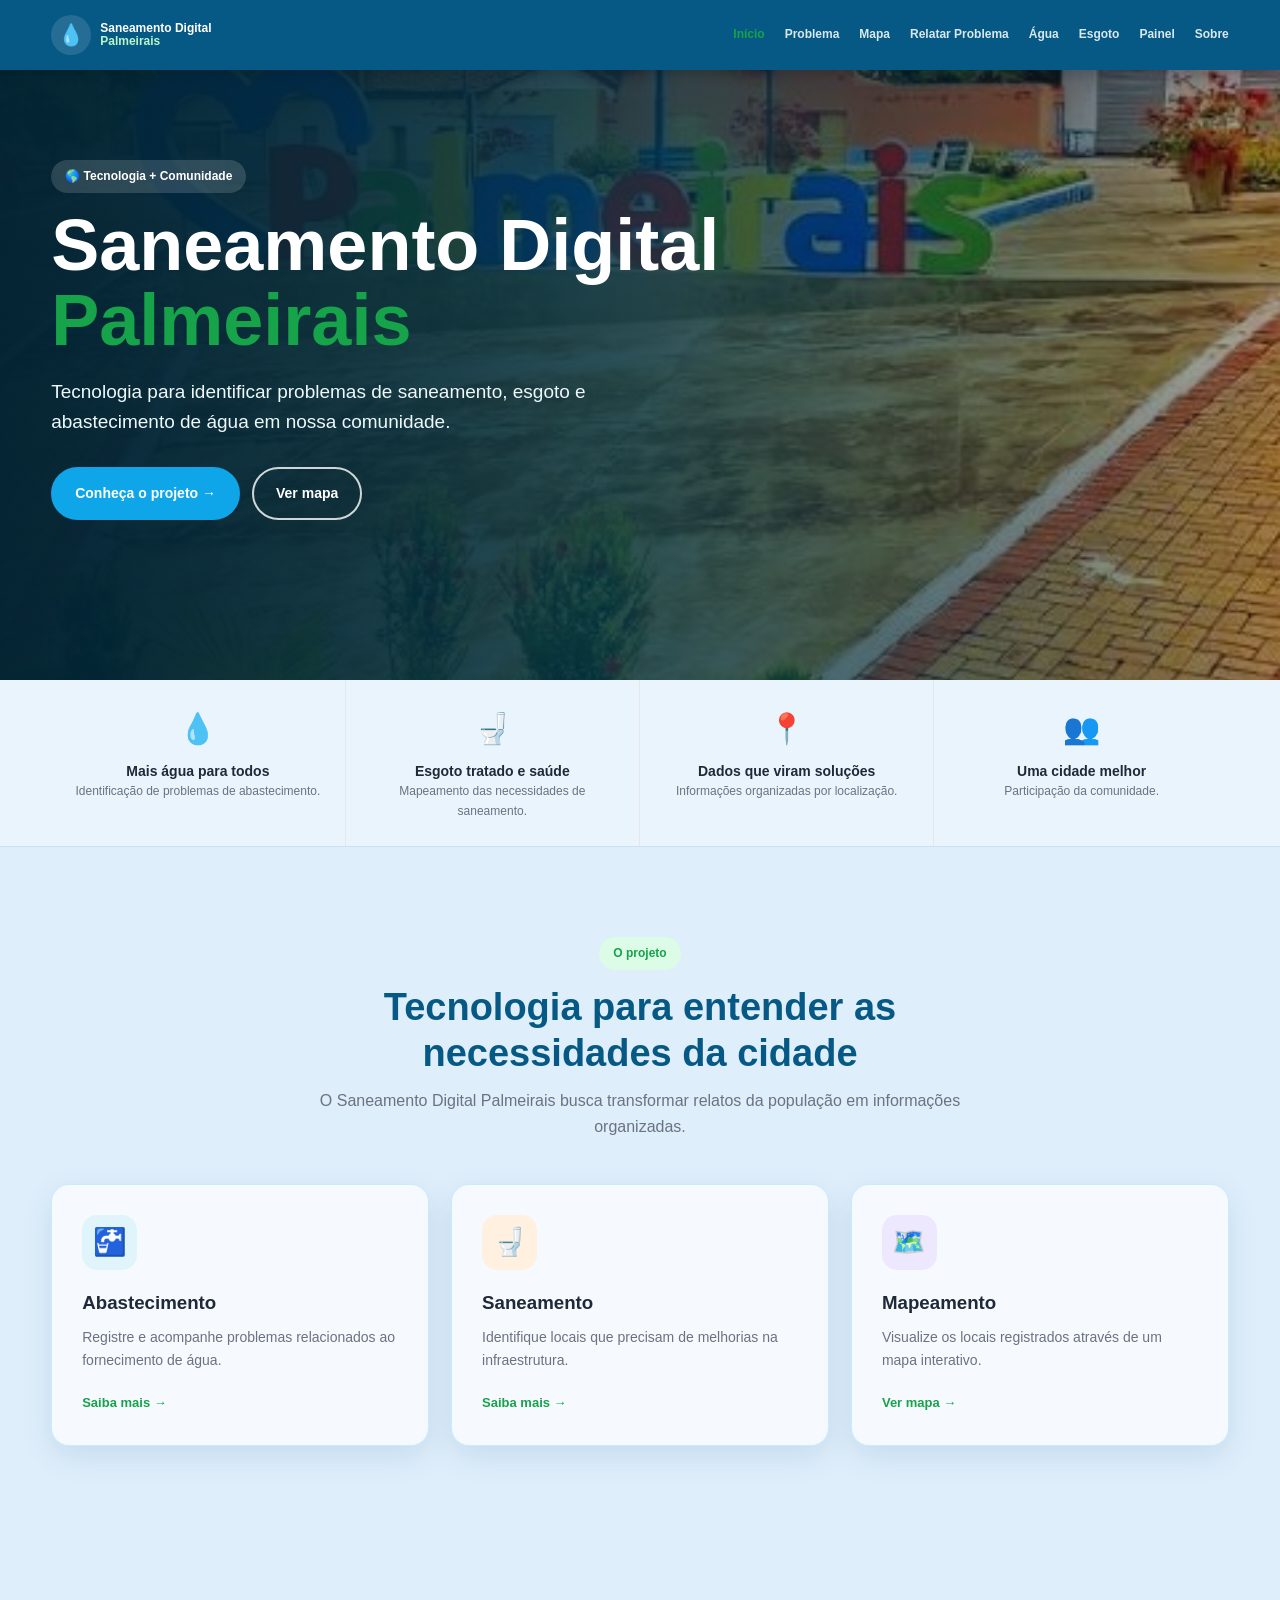
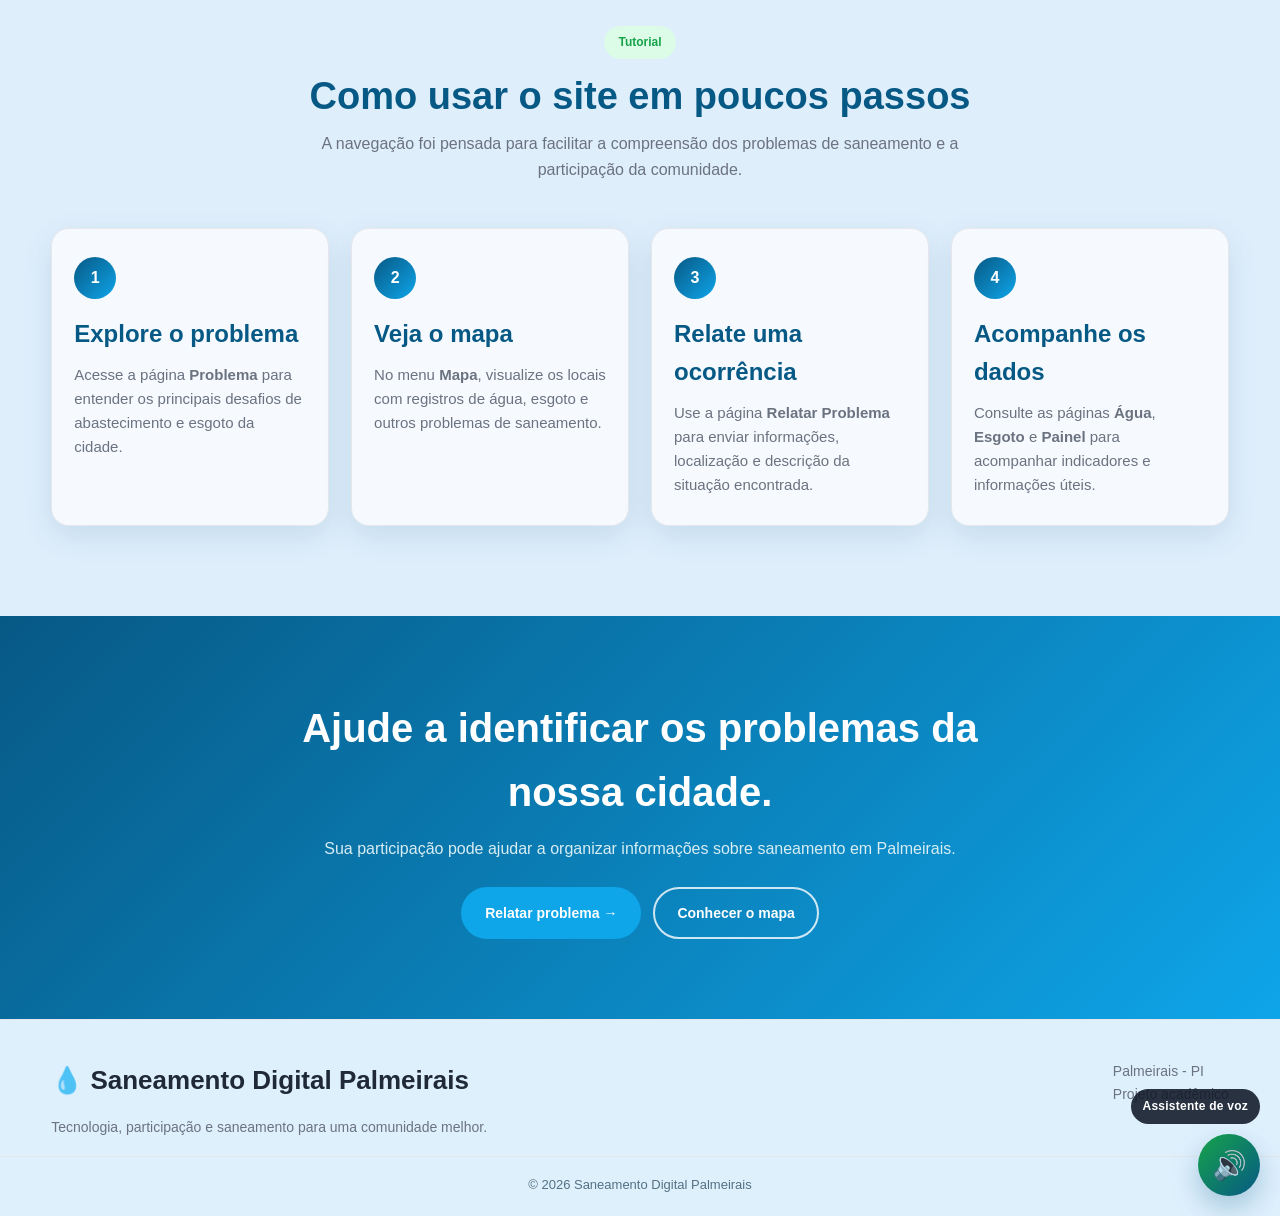
==== index.html @ 7a8361bf "Add files via upload" ====
<!DOCTYPE html>
<html lang="pt-BR">

<head>
    <meta charset="UTF-8">
    <meta name="viewport" content="width=device-width, initial-scale=1.0">

    <title>Saneamento Digital Palmeirais</title>

    <link rel="stylesheet" href="style.css">
</head>

<body>

<header class="header">

    <div class="container nav-container">

        <a href="index.html" class="logo">
            <span class="logo-icon">💧</span>

            <span>
                Saneamento Digital
                <strong>Palmeirais</strong>
            </span>
        </a>

        <button class="menu-btn" id="menuBtn">☰</button>

        <nav id="nav">

            <a class="active" href="index.html">Início</a>
            <a href="problema.html">Problema</a>
            <a href="mapa.html">Mapa</a>
            <a href="relatar.html">Relatar Problema</a>
            <a href="agua.html">Água</a>
            <a href="esgoto.html">Esgoto</a>
            <a href="painel.html">Painel</a>
            <a href="sobre.html">Sobre</a>

        </nav>

    </div>

</header>


<main>

<section class="hero">

    <div class="hero-image"></div>

    <div class="hero-overlay"></div>

    <div class="container hero-content">

        <span class="badge">
            🌎 Tecnologia + Comunidade
        </span>

        <h1>
            Saneamento Digital
            <span>Palmeirais</span>
        </h1>

        <p>
            Tecnologia para identificar problemas de saneamento,
            esgoto e abastecimento de água em nossa comunidade.
        </p>

        <div class="buttons">

            <a href="sobre.html" class="btn btn-green">
                Conheça o projeto →
            </a>

            <a href="mapa.html" class="btn btn-light">
                Ver mapa
            </a>

        </div>

    </div>

</section>


<section class="quick-info">

    <div class="container quick-grid">

        <div>
            <span>💧</span>
            <strong>Mais água para todos</strong>
            <p>Identificação de problemas de abastecimento.</p>
        </div>

        <div>
            <span>🚽</span>
            <strong>Esgoto tratado e saúde</strong>
            <p>Mapeamento das necessidades de saneamento.</p>
        </div>

        <div>
            <span>📍</span>
            <strong>Dados que viram soluções</strong>
            <p>Informações organizadas por localização.</p>
        </div>

        <div>
            <span>👥</span>
            <strong>Uma cidade melhor</strong>
            <p>Participação da comunidade.</p>
        </div>

    </div>

</section>


<section class="section">

    <div class="container">

        <div class="section-title">

            <span class="tag">O projeto</span>

            <h2>
                Tecnologia para entender as necessidades da cidade
            </h2>

            <p>
                O Saneamento Digital Palmeirais busca transformar
                relatos da população em informações organizadas.
            </p>

        </div>


        <div class="cards">

            <div class="card">
                <div class="icon blue">🚰</div>
                <h3>Abastecimento</h3>
                <p>
                    Registre e acompanhe problemas relacionados
                    ao fornecimento de água.
                </p>
                <a href="agua.html">Saiba mais →</a>
            </div>

            <div class="card">
                <div class="icon orange">🚽</div>
                <h3>Saneamento</h3>
                <p>
                    Identifique locais que precisam de melhorias
                    na infraestrutura.
                </p>
                <a href="esgoto.html">Saiba mais →</a>
            </div>

            <div class="card">
                <div class="icon purple">🗺️</div>
                <h3>Mapeamento</h3>
                <p>
                    Visualize os locais registrados através
                    de um mapa interativo.
                </p>
                <a href="mapa.html">Ver mapa →</a>
            </div>

        </div>

    </div>

</section>

<section class="tutorial section">

    <div class="container">

        <div class="section-title">

            <span class="tag">Tutorial</span>

            <h2>
                Como usar o site em poucos passos
            </h2>

            <p>
                A navegação foi pensada para facilitar a compreensão
                dos problemas de saneamento e a participação da comunidade.
            </p>

        </div>

        <div class="tutorial-grid">

            <div class="step-card">
                <span class="step-number">1</span>
                <h3>Explore o problema</h3>
                <p>
                    Acesse a página <strong>Problema</strong> para entender
                    os principais desafios de abastecimento e esgoto da cidade.
                </p>
            </div>

            <div class="step-card">
                <span class="step-number">2</span>
                <h3>Veja o mapa</h3>
                <p>
                    No menu <strong>Mapa</strong>, visualize os locais com registros
                    de água, esgoto e outros problemas de saneamento.
                </p>
            </div>

            <div class="step-card">
                <span class="step-number">3</span>
                <h3>Relate uma ocorrência</h3>
                <p>
                    Use a página <strong>Relatar Problema</strong> para enviar informações,
                    localização e descrição da situação encontrada.
                </p>
            </div>

            <div class="step-card">
                <span class="step-number">4</span>
                <h3>Acompanhe os dados</h3>
                <p>
                    Consulte as páginas <strong>Água</strong>, <strong>Esgoto</strong>
                    e <strong>Painel</strong> para acompanhar indicadores e informações úteis.
                </p>
            </div>

        </div>

    </div>

</section>


<section class="cta">

    <div class="container">

        <h2>
            Ajude a identificar os problemas da nossa cidade.
        </h2>

        <p>
            Sua participação pode ajudar a organizar informações
            sobre saneamento em Palmeirais.
        </p>

        <div class="buttons center">

            <a href="relatar.html" class="btn btn-green">
                Relatar problema →
            </a>

            <a href="mapa.html" class="btn btn-light">
                Conhecer o mapa
            </a>

        </div>

    </div>

</section>

</main>


<footer>
    <div class="container footer-content">

        <div>
            <h3>💧 Saneamento Digital Palmeirais</h3>

            <p>
                Tecnologia, participação e saneamento
                para uma comunidade melhor.
            </p>
        </div>

        <div>
            <p>Palmeirais - PI</p>
            <p>Projeto acadêmico</p>
        </div>

    </div>

    <div class="copyright">
        © 2026 Saneamento Digital Palmeirais
    </div>
</footer>


<script src="script.js"></script>

</body>
</html>
---- style.css ----
﻿/* ==================================================
   RESET E BASE
================================================== */

* {
    margin: 0;
    padding: 0;
    box-sizing: border-box;
}

html {
    scroll-behavior: smooth;
}

body {
    font-family: Arial, Helvetica, sans-serif;
    color: var(--text);
    background: #dfeefb;
    line-height: 1.6;
    opacity: 0;
    transform: translateY(8px);
    transition: opacity .45s ease, transform .45s ease;
}

body.page-ready {
    opacity: 1;
    transform: translateY(0);
}

body.page-leaving {
    opacity: 0;
    transform: translateY(-8px);
}

a {
    text-decoration: none;
    color: inherit;
}

button,
input,
textarea,
select {
    font-family: inherit;
}

:root {
    --blue-dark: #075985;
    --blue: #0ea5e9;
    --blue-light: #e0f2fe;
    --green: #16a34a;
    --green-dark: #15803d;
    --green-soft: #dcfce7;
    --orange: #ea580c;
    --yellow: #fbbf24;
    --purple: #7c3aed;
    --text: #1f2937;
    --gray: #6b7280;
    --white: #ffffff;
    --bg: #f3f4f6;
    --border: #e5e7eb;
    --shadow: 0 10px 30px rgba(7, 89, 133, .12);
}

.container {
    width: 92%;
    max-width: 1180px;
    margin: auto;
}

/* ==================================================
   HEADER
================================================== */

.header {
    height: 70px;
    position: fixed;
    top: 0;
    left: 0;
    width: 100%;
    background: var(--blue-dark);
    color: white;
    z-index: 999;
    box-shadow: 0 3px 15px rgba(0,0,0,.15);
}

.nav-container {
    height: 100%;
    display: flex;
    align-items: center;
    justify-content: space-between;
}

.logo {
    display: flex;
    align-items: center;
    gap: 9px;
    font-size: 12px;
    font-weight: bold;
    line-height: 1.1;
}

.logo strong {
    display: block;
    color: #baf7c5;
}

.logo-icon {
    width: 40px;
    height: 40px;
    display: grid;
    place-items: center;
    background: rgba(255,255,255,.12);
    border-radius: 50%;
    font-size: 21px;
}

nav {
    display: flex;
    align-items: center;
    gap: 20px;
}

nav a {
    color: #d8e8ee;
    font-size: 12px;
    font-weight: bold;
    padding: 8px 0;
    transition: .3s;
}

nav a:hover,
nav a.active {
    color: var(--green);
}

.menu-btn {
    display: none;
    border: 0;
    color: white;
    background: transparent;
    font-size: 28px;
    cursor: pointer;
}

/* ==================================================
   HERO
================================================== */

.hero {
    height: 680px;
    position: relative;
    overflow: hidden;
    display: flex;
    align-items: center;
}

.hero-image {
    position: absolute;
    inset: 0;
    background-image: linear-gradient(90deg, rgba(2,35,51,.88), rgba(2,50,69,.58), rgba(0,0,0,.18)), url("images.jpg");
    background-size: cover;
    background-position: center;
}

.hero-overlay {
    position: absolute;
    inset: 0;
    background: linear-gradient(90deg, rgba(2,35,51,.88), rgba(2,50,69,.58), rgba(0,0,0,.18));
}

.hero-content {
    position: relative;
    z-index: 2;
    color: white;
}

.badge,
.tag {
    display: inline-block;
    padding: 7px 14px;
    border-radius: 30px;
    background: #dcfce7;
    color: var(--green);
    font-size: 12px;
    font-weight: bold;
    margin-bottom: 15px;
}

.hero .badge {
    background: rgba(255,255,255,.15);
    color: white;
}

.hero h1 {
    max-width: 700px;
    font-size: clamp(42px, 6vw, 72px);
    line-height: 1.03;
    margin-bottom: 20px;
}

.hero h1 span {
    display: block;
    color: var(--green);
}

.hero p {
    max-width: 650px;
    font-size: 19px;
    color: #eef8fb;
    margin-bottom: 30px;
}

/* ==================================================
   BOTÕES
================================================== */

.buttons {
    display: flex;
    flex-wrap: wrap;
    gap: 12px;
}

.center {
    justify-content: center;
}

.btn {
    display: inline-flex;
    align-items: center;
    justify-content: center;
    padding: 13px 22px;
    border-radius: 30px;
    font-size: 14px;
    font-weight: bold;
    border: 2px solid transparent;
    cursor: pointer;
    transition: .3s;
}

.btn-green {
    background: var(--blue);
    color: var(--white);
}

.btn-green:hover {
    background: var(--blue-dark);
    color: white;
    transform: translateY(-2px);
}

.btn-light {
    background: transparent;
    color: white;
    border-color: rgba(255,255,255,.8);
}

.btn-light:hover {
    background: white;
    color: var(--blue-dark);
}

/* ==================================================
   QUICK INFO
================================================== */

.quick-info {
    background: rgba(255, 255, 255, 0.35);
    border-bottom: 1px solid rgba(7, 89, 133, 0.12);
}

.quick-grid {
    display: grid;
    grid-template-columns: repeat(4,1fr);
}

.quick-grid > div {
    padding: 25px 20px;
    text-align: center;
    border-right: 1px solid var(--border);
}

.quick-grid > div:last-child {
    border: 0;
}

.quick-grid span {
    display: block;
    font-size: 30px;
    margin-bottom: 7px;
}

.quick-grid strong {
    display: block;
    font-size: 14px;
}

.quick-grid p {
    color: var(--gray);
    font-size: 12px;
}

/* ==================================================
   SEÇÕES
================================================== */

.section {
    padding: 90px 0;
}

.section-title {
    text-align: center;
    max-width: 700px;
    margin: 0 auto 45px;
}

.section-title h2 {
    font-size: 38px;
    line-height: 1.2;
    margin-bottom: 12px;
    color: var(--blue-dark);
}

.section-title p {
    color: var(--gray);
}

.cards {
    display: grid;
    grid-template-columns: repeat(3,1fr);
    gap: 22px;
}

.category-list {
    display: grid;
    gap: 18px;
}

.category {
    display: grid;
    grid-template-columns: auto 1fr auto;
    align-items: center;
    gap: 20px;
    padding: 22px 24px;
    background: rgba(255, 255, 255, 0.74);
    border: 1px solid rgba(14, 165, 233, 0.15);
    border-radius: 18px;
    box-shadow: var(--shadow);
    transition: .3s;
}

.category:hover {
    transform: translateY(-3px);
}

.category-icon {
    width: 58px;
    height: 58px;
    display: grid;
    place-items: center;
    border-radius: 16px;
    font-size: 28px;
    background: rgba(14, 165, 233, 0.12);
}

.category h2 {
    font-size: clamp(22px, 2vw, 28px);
    color: var(--blue-dark);
    margin-bottom: 6px;
}

.category p {
    color: var(--gray);
    font-size: 15px;
}

.category span {
    font-size: 32px;
    color: var(--green);
    line-height: 1;
}

.stats {
    display: grid;
    grid-template-columns: repeat(4, minmax(180px, 1fr));
    gap: 18px;
    margin-top: 10px;
}

.stat {
    background: linear-gradient(180deg, rgba(255,255,255,0.88), rgba(224,242,254,0.9));
    border: 1px solid rgba(7, 89, 133, 0.08);
    border-radius: 18px;
    padding: 28px 22px;
    text-align: center;
    box-shadow: var(--shadow);
}

.stat span {
    display: inline-block;
    font-size: 28px;
    margin-bottom: 10px;
}

.stat strong {
    display: block;
    font-size: clamp(32px, 3vw, 42px);
    color: var(--blue-dark);
    margin-bottom: 8px;
}

.stat p {
    color: var(--gray);
    font-size: 14px;
    font-weight: 600;
}

.notice {
    margin-top: 32px;
    padding: 22px 24px;
    border-radius: 18px;
    border: 1px solid rgba(22, 163, 74, 0.12);
    background: linear-gradient(135deg, rgba(220,252,231,0.8), rgba(255,255,255,0.7));
    display: flex;
    align-items: center;
    gap: 14px;
}

.notice span {
    font-size: 28px;
}

.notice p {
    color: var(--text);
    font-size: 16px;
    line-height: 1.6;
}

.notice.large {
    padding: 26px 28px;
}

.tutorial-grid {
    display: grid;
    grid-template-columns: repeat(4, minmax(220px, 1fr));
    gap: 22px;
    margin-top: 12px;
}

.step-card {
    background: rgba(255, 255, 255, 0.72);
    border: 1px solid var(--border);
    border-radius: 18px;
    padding: 28px 22px;
    box-shadow: var(--shadow);
    transition: .3s;
}

.step-card:hover {
    transform: translateY(-5px);
}

.step-number {
    display: inline-flex;
    align-items: center;
    justify-content: center;
    width: 42px;
    height: 42px;
    border-radius: 50%;
    background: linear-gradient(135deg, var(--blue-dark), var(--blue));
    color: white;
    font-weight: bold;
    margin-bottom: 16px;
}

.step-card h3 {
    margin-bottom: 10px;
    color: var(--blue-dark);
    font-size: 24px;
}

.step-card p {
    color: var(--gray);
    font-size: 15px;
    line-height: 1.6;
}

.card {
    background: rgba(255, 255, 255, 0.7);
    border: 1px solid rgba(14, 165, 233, 0.18);
    border-radius: 18px;
    padding: 30px;
    box-shadow: var(--shadow);
    transition: .3s;
}

.card:hover {
    transform: translateY(-5px);
}

.icon {
    width: 55px;
    height: 55px;
    display: grid;
    place-items: center;
    border-radius: 15px;
    font-size: 27px;
    margin-bottom: 18px;
}

.blue {
    background: #dff4fb;
    color: var(--blue);
}

.orange {
    background: #fff0df;
    color: var(--orange);
}

.yellow {
    background: #fff8d9;
    color: #b99100;
}

.purple {
    background: #eee8ff;
    color: var(--purple);
}

.green {
    background: #e5f8e4;
    color: #36a43b;
}

.card h3 {
    margin-bottom: 8px;
}

.card p {
    color: var(--gray);
    font-size: 14px;
    margin-bottom: 18px;
}

.card a {
    color: var(--green);
    font-size: 13px;
    font-weight: bold;
}

/* ==================================================
   CTA
================================================== */

.cta {
    padding: 80px 0;
    text-align: center;
    color: white;
    background: linear-gradient(135deg, var(--blue-dark), var(--blue));
}

.cta h2 {
    font-size: 40px;
    max-width: 750px;
    margin: auto auto 12px;
}

.cta p {
    color: #d8edf3;
    margin-bottom: 25px;
}

/* ==================================================
   PÁGINAS INTERNAS
================================================== */

main {
    min-height: calc(100vh - 70px);
}

.page-header {
    margin-top: 70px;
    padding: 90px 0 40px;
    background: var(--blue-light);
}

.page-header .container {
    max-width: 1200px;
}

.page-header .tag {
    margin-bottom: 18px;
    background: #dcfce7;
    color: var(--green);
}

.page-header h1 {
    font-size: clamp(34px, 4vw, 56px);
    line-height: 1.12;
    color: var(--blue-dark);
    margin-bottom: 12px;
}

.page-header p {
    font-size: 20px;
    color: var(--gray);
}

.problem-list {
    display: grid;
    gap: 18px;
    margin-top: 20px;
}

.problem-item {
    display: flex;
    align-items: center;
    gap: 20px;
    padding: 22px 18px;
    border-radius: 16px;
    background: #dff5ff;
    border-left: 5px solid transparent;
}

.problem-item:nth-child(2) {
    background: #fff1de;
}

.problem-item:nth-child(3) {
    background: #fff7d7;
}

.problem-item:nth-child(4) {
    background: #f0e9ff;
}

.problem-item:nth-child(5) {
    background: #e6f8e9;
}

.problem-item h2 {
    font-size: clamp(24px, 2.2vw, 36px);
    margin-bottom: 8px;
    color: var(--blue-dark);
}

.problem-item p {
    color: var(--gray);
    font-size: 15px;
}

.problem-icon {
    width: 42px;
    height: 42px;
    min-width: 42px;
    display: grid;
    place-items: center;
    border-radius: 12px;
    font-size: 24px;
    background: rgba(255,255,255,0.6);
}

.problem-icon.blue { background: rgba(8,126,173,0.12); }
.problem-icon.orange { background: rgba(242,153,58,0.12); }
.problem-icon.yellow { background: rgba(232,183,46,0.12); }
.problem-icon.purple { background: rgba(118,85,200,0.12); }
.problem-icon.green { background: rgba(117,220,77,0.12); }

.highlight {
    display: flex;
    align-items: flex-start;
    gap: 16px;
    margin-top: 32px;
    padding: 28px 20px;
    background: #eaf5ee;
    border-radius: 18px;
    border: 1px solid rgba(67,184,45,0.2);
}

.highlight span {
    font-size: 28px;
    display: inline-block;
}

.highlight h2 {
    font-size: clamp(26px, 3vw, 40px);
    margin-bottom: 10px;
    color: var(--blue-dark);
}

.highlight p {
    color: var(--gray);
    font-size: 18px;
}

.map-layout {
    display: grid;
    grid-template-columns: minmax(0, 2.3fr) minmax(250px, 0.9fr);
    gap: 30px;
    align-items: start;
}

.map-wrapper {
    background: white;
    border-radius: 20px;
    border: 1px solid var(--border);
    box-shadow: var(--shadow);
    overflow: hidden;
    min-width: 0;
}

#map {
    width: 100%;
    height: 520px;
    min-height: 520px;
    min-width: 0;
}

.map-sidebar {
    background: white;
    border: 1px solid var(--border);
    border-radius: 18px;
    padding: 24px 22px;
    box-shadow: var(--shadow);
}

.map-sidebar h2 {
    font-size: 32px;
    margin-bottom: 22px;
    color: var(--blue-dark);
}

.legend {
    display: flex;
    align-items: center;
    gap: 10px;
    margin-bottom: 16px;
    font-size: 18px;
    color: var(--text);
}

.dot {
    width: 12px;
    height: 12px;
    border-radius: 50%;
    display: inline-block;
}

.dot.red { background: #dc2626; }
.dot.orange { background: #ea580c; }
.dot.yellow { background: #2563eb; }
.dot.green { background: #16a34a; }

.notice {
    margin-top: 32px;
    padding-top: 22px;
    border-top: 1px solid var(--border);
}

.notice strong {
    display: flex;
    align-items: center;
    gap: 8px;
    font-size: 24px;
    color: var(--blue-dark);
    margin-bottom: 10px;
}

.notice p {
    color: var(--gray);
    font-size: 16px;
    line-height: 1.6;
}

.about-grid {
    display: grid;
    gap: 26px;
}

.about-grid > div {
    padding: 0 0 8px;
}

.about-grid h2,
.workflow h2 {
    font-size: clamp(30px, 3vw, 54px);
    color: var(--blue-dark);
    margin-bottom: 18px;
}

.about-grid p,
.workflow p {
    color: var(--gray);
    font-size: 18px;
    line-height: 1.6;
}

.about-card {
    background: white;
    border: 1px solid var(--border);
    border-radius: 18px;
    padding: 24px 22px;
    box-shadow: var(--shadow);
}

.about-card span {
    display: inline-flex;
    width: 42px;
    height: 42px;
    border-radius: 12px;
    background: #eaf5ff;
    align-items: center;
    justify-content: center;
    font-size: 22px;
    margin-bottom: 14px;
}

.about-card h2 {
    font-size: clamp(24px, 2vw, 34px);
    margin-bottom: 10px;
}

.workflow {
    margin-top: 32px;
}

.workflow-grid {
    display: grid;
    grid-template-columns: repeat(5, minmax(150px, 1fr));
    gap: 16px;
    margin-top: 18px;
}

.workflow-grid > div {
    background: white;
    border: 1px solid var(--border);
    border-radius: 18px;
    padding: 20px 16px;
    box-shadow: var(--shadow);
}

.workflow-grid strong {
    display: block;
    font-size: 26px;
    color: var(--green);
    margin-bottom: 10px;
}

.workflow-grid span {
    display: block;
    font-weight: bold;
    font-size: 20px;
    margin-bottom: 8px;
    color: var(--blue-dark);
}

.help-container {
    position: relative;
    display: flex;
    justify-content: flex-end;
    margin: 0 0 18px;
}

.tutorial-video-box {
    background: var(--white);
    border: 1px solid var(--border);
    border-radius: 18px;
    box-shadow: var(--shadow);
    overflow: hidden;
    margin: 0 0 28px;
}

.tutorial-video-header {
    display: flex;
    flex-direction: column;
    gap: 4px;
    padding: 18px 20px 12px;
    background: var(--blue-light);
    border-bottom: 1px solid var(--border);
}

.tutorial-video-header span {
    color: var(--blue-dark);
    font-size: 12px;
    font-weight: bold;
    text-transform: uppercase;
    letter-spacing: 0.08em;
}

.tutorial-video-header strong {
    color: var(--text);
    font-size: 20px;
}

.tutorial-video {
    display: block;
    width: 100%;
    max-height: 420px;
    background: #000;
}

.help-button {
    display: inline-flex;
    align-items: center;
    gap: 10px;
    background: #a11d1d;
    color: white;
    border: none;
    border-radius: 999px;
    padding: 12px 18px;
    font-size: 14px;
    font-weight: bold;
    cursor: pointer;
    box-shadow: var(--shadow);
    transition: 0.2s ease;
}

.help-button:hover {
    background: #7f1717;
}

.voice-assistant {
    position: fixed;
    right: 20px;
    bottom: 20px;
    z-index: 2000;
    display: flex;
    flex-direction: column;
    align-items: flex-end;
    gap: 10px;
}

.voice-assistant button {
    width: 62px;
    height: 62px;
    border: none;
    border-radius: 50%;
    background: linear-gradient(135deg, var(--green), var(--blue-dark));
    color: white;
    font-size: 28px;
    box-shadow: 0 12px 28px rgba(7, 89, 133, 0.28);
    cursor: pointer;
    transition: transform .2s ease, box-shadow .2s ease;
}

.voice-assistant button:hover {
    transform: translateY(-2px) scale(1.02);
    box-shadow: 0 18px 36px rgba(7, 89, 133, 0.32);
}

.voice-assistant-label {
    background: rgba(17, 24, 39, 0.88);
    color: white;
    border-radius: 999px;
    padding: 8px 12px;
    font-size: 12px;
    font-weight: bold;
    letter-spacing: 0.02em;
}

.help-icon {
    display: inline-flex;
    align-items: center;
    justify-content: center;
    width: 22px;
    height: 22px;
    border-radius: 50%;
    background: rgba(255, 255, 255, 0.18);
    font-size: 15px;
    font-weight: bold;
}

.help-panel {
    position: absolute;
    top: 58px;
    right: 0;
    width: min(100%, 360px);
    background: rgba(255, 255, 255, 0.9);
    border: 1px solid var(--border);
    border-radius: 18px;
    box-shadow: var(--shadow);
    padding: 18px 18px 16px;
    z-index: 5;
}

.help-panel p {
    color: var(--text);
    font-size: 15px;
    line-height: 1.5;
    margin-bottom: 12px;
}

.help-example {
    background: #f5fbff;
    border: 1px solid #d7edf8;
    border-radius: 12px;
    padding: 12px 14px;
    margin-bottom: 14px;
}

.help-example strong {
    display: block;
    margin-bottom: 8px;
    color: var(--blue-dark);
    font-size: 15px;
}

.help-example ul {
    padding-left: 18px;
    color: var(--gray);
    font-size: 13px;
    line-height: 1.7;
}

.btn-small {
    padding: 10px 18px;
    font-size: 13px;
}

.sucesso-relato {
    position: fixed;
    inset: 0;
    z-index: 9999;
    display: flex;
    flex-direction: column;
    align-items: center;
    justify-content: center;
    text-align: center;
    padding: 40px 24px;
    color: var(--text);
    background: rgba(240, 248, 251, 0.92);
    backdrop-filter: blur(2px);
}

.sucesso-circulo {
    width: 210px;
    height: 210px;
    margin: 0 auto 28px;
    border-radius: 50%;
    background: rgba(82, 183, 118, 0.18);
    display: grid;
    place-items: center;
    position: relative;
}

.sucesso-circulo::before {
    content: "";
    position: absolute;
    inset: 18px;
    border-radius: 50%;
    background: linear-gradient(180deg, #6ec68d 0%, #49b76f 100%);
    box-shadow: inset 0 0 0 12px rgba(255,255,255,0.12);
}

.sucesso-circulo-interno {
    position: relative;
    z-index: 1;
    font-size: 118px;
    line-height: 1;
    color: white;
    font-weight: 700;
    transform: translateY(-10px);
}

.sucesso-relato h2 {
    font-size: clamp(38px, 4vw, 74px);
    line-height: 1.08;
    color: #0c8bb9;
    margin-bottom: 18px;
    font-weight: 900;
}

.sucesso-texto-principal {
    max-width: 820px;
    margin: 0 auto 28px;
    font-size: 24px;
    line-height: 1.55;
    color: #234b5c;
    font-weight: 500;
}

.sucesso-info {
    margin: 0 auto 32px;
    background: rgba(97, 188, 124, 0.18);
    border: 1px solid rgba(38, 143, 62, 0.18);
    border-radius: 18px;
    max-width: 760px;
    padding: 20px 24px;
    display: flex;
    align-items: center;
    justify-content: center;
    gap: 18px;
    text-align: left;
}

.sucesso-info-icone {
    width: 44px;
    height: 44px;
    border-radius: 50%;
    background: #2da25a;
    color: white;
    display: inline-flex;
    align-items: center;
    justify-content: center;
    font-weight: 900;
    font-size: 28px;
    flex-shrink: 0;
}

.sucesso-info p {
    color: #1f3f46;
    font-size: 20px;
    line-height: 1.5;
    font-weight: 500;
}

.btn-sucesso-home {
    display: inline-flex;
    align-items: center;
    justify-content: center;
    gap: 12px;
    background: linear-gradient(180deg, #2aa663 0%, #1f8d53 100%);
    color: white;
    border: none;
    border-radius: 16px;
    padding: 18px 32px;
    font-size: 24px;
    font-weight: 700;
    cursor: pointer;
    box-shadow: 0 10px 24px rgba(20, 125, 67, 0.3);
}

.btn-sucesso-home:hover {
    filter: brightness(1.04);
}

#formRelato {
    display: grid;
    gap: 18px;
    max-width: 1200px;
    margin: 30px auto 0;
}

#formRelato label {
    font-size: 16px;
    font-weight: bold;
    color: var(--text);
}

#formRelato input,
#formRelato select,
#formRelato textarea,
#formRelato button {
    width: 100%;
    padding: 14px 15px;
    border-radius: 12px;
    border: 1px solid var(--border);
    font-size: 15px;
    background: #fff;
}

#formRelato input:focus,
#formRelato select:focus,
#formRelato textarea:focus {
    outline: none;
    border-color: var(--blue);
    box-shadow: 0 0 0 3px rgba(8,126,173,0.1);
}

#formRelato textarea {
    min-height: 120px;
    resize: vertical;
}

#formRelato button {
    max-width: 220px;
    background: var(--blue-dark);
    color: white;
    font-weight: bold;
    cursor: pointer;
    transition: 0.2s ease;
}

#formRelato button:hover {
    background: var(--blue);
}

/* ==================================================
   FOOTER
================================================== */

footer {
    background: rgba(224, 242, 254, 0.8);
    color: var(--text);
    padding: 40px 0 20px;
    border-top: 1px solid var(--border);
}

.footer-content {
    display: flex;
    justify-content: space-between;
    gap: 30px;
    margin-bottom: 18px;
}

.footer-content h3 {
    font-size: 26px;
    margin-bottom: 14px;
}

.footer-content p {
    color: var(--gray);
    font-size: 14px;
}

.copyright {
    border-top: 1px solid var(--border);
    padding-top: 18px;
    text-align: center;
    color: #537082;
    font-size: 13px;
}

/* ==================================================
   PAINEL ADMINISTRATIVO (mantém compatibilidade)
================================================== */

.login-adm {
    min-height: 100vh;
    display: flex;
    justify-content: center;
    align-items: center;
    padding: 30px;
    background: linear-gradient(135deg, #063b5c, #087ead);
}

.login-caixa {
    width: 100%;
    max-width: 430px;
    padding: 40px;
    background: #ffffff;
    border-radius: 22px;
    box-shadow: 0 20px 60px rgba(0, 0, 0, 0.25);
    text-align: center;
}

.login-logo {
    width: 75px;
    height: 75px;
    margin: 0 auto 20px;
    display: flex;
    justify-content: center;
    align-items: center;
    border-radius: 50%;
    background: #e5f6fb;
    font-size: 40px;
}

.login-caixa h1 {
    color: #063b5c;
    font-size: 28px;
    margin-bottom: 10px;
}

.login-caixa > p {
    color: #667b87;
    font-size: 14px;
    line-height: 1.5;
    margin-bottom: 25px;
}

.login-caixa form {
    text-align: left;
}

.login-caixa label {
    display: block;
    margin-bottom: 7px;
    margin-top: 17px;
    color: #173044;
    font-weight: bold;
    font-size: 14px;
}

.login-caixa input {
    width: 100%;
    padding: 14px;
    border: 1px solid #dce9ee;
    border-radius: 10px;
    outline: none;
    font-size: 14px;
    background: #fafdfe;
}

.login-caixa input:focus {
    border-color: #087ead;
    box-shadow: 0 0 0 3px rgba(8, 126, 173, 0.12);
}

.login-caixa button {
    width: 100%;
    margin-top: 25px;
    padding: 14px;
    border: none;
    border-radius: 10px;
    background: #063b5c;
    color: white;
    font-size: 15px;
    font-weight: bold;
    cursor: pointer;
    transition: 0.3s;
}

.login-caixa button:hover {
    background: #087ead;
    transform: translateY(-2px);
}

.erro-login {
    color: #d62828 !important;
    font-size: 13px;
    margin-top: 12px;
}

.voltar-site {
    display: inline-block;
    margin-top: 22px;
    color: #087ead;
    font-weight: bold;
    font-size: 14px;
}

.voltar-site:hover {
    text-decoration: underline;
}

.painel-adm {
    min-height: 100vh;
    background: #f3f8fa;
}

.adm-header {
    min-height: 80px;
    padding: 15px 5%;
    display: flex;
    align-items: center;
    justify-content: space-between;
    background: #063b5c;
    color: white;
    box-shadow: 0 3px 15px rgba(0, 0, 0, 0.15);
}

.adm-header h1 {
    font-size: 22px;
    margin-bottom: 3px;
}

.adm-header p {
    color: #c5dce5;
    font-size: 13px;
}

.btn-sair {
    padding: 10px 20px;
    border: none;
    border-radius: 8px;
    background: #e53935;
    color: white;
    font-weight: bold;
    cursor: pointer;
}

.btn-sair:hover {
    background: #c62828;
}

.adm-conteudo {
    width: 90%;
    max-width: 1300px;
    margin: 40px auto;
}

.adm-titulo {
    margin-bottom: 25px;
}

.adm-titulo span {
    color: #087ead;
    font-size: 12px;
    font-weight: bold;
    letter-spacing: 1px;
}

.adm-titulo h2 {
    color: #063b5c;
    font-size: 32px;
    margin: 6px 0;
}

.adm-titulo p {
    color: #667b87;
    font-size: 14px;
}

.cards-adm {
    display: grid;
    grid-template-columns: repeat(4, 1fr);
    gap: 20px;
    margin-bottom: 25px;
}

.card-adm {
    padding: 25px;
    background: white;
    border: 1px solid #dce9ee;
    border-radius: 16px;
    box-shadow: 0 8px 25px rgba(9, 61, 84, 0.08);
    transition: 0.3s;
}

.card-adm:hover {
    transform: translateY(-4px);
}

.card-adm span {
    display: block;
    font-size: 30px;
    margin-bottom: 12px;
}

.card-adm p {
    color: #667b87;
    font-size: 13px;
    margin-bottom: 5px;
}

.card-adm strong {
    color: #063b5c;
    font-size: 34px;
}

.filtros-adm {
    display: flex;
    gap: 15px;
    margin-bottom: 20px;
}

.filtros-adm input,
.filtros-adm select {
    padding: 13px 15px;
    border: 1px solid #dce9ee;
    border-radius: 9px;
    background: white;
    outline: none;
    font-size: 14px;
}

.filtros-adm input {
    flex: 1;
}

.filtros-adm input:focus,
.filtros-adm select:focus {
    border-color: #087ead;
    box-shadow: 0 0 0 3px rgba(8, 126, 173, 0.1);
}

.tabela-container {
    padding: 25px;
    background: white;
    border: 1px solid #dce9ee;
    border-radius: 18px;
    box-shadow: 0 8px 25px rgba(9, 61, 84, 0.08);
    overflow-x: auto;
}

.tabela-container h3 {
    color: #063b5c;
    font-size: 20px;
    margin-bottom: 20px;
}

.tabela-container table {
    width: 100%;
    min-width: 750px;
    border-collapse: collapse;
}

.tabela-container th {
    padding: 14px;
    background: #eaf6fa;
    color: #063b5c;
    text-align: left;
    font-size: 13px;
}

.tabela-container td {
    padding: 14px;
    border-bottom: 1px solid #edf1f3;
    color: #173044;
    font-size: 13px;
    vertical-align: top;
}

.tabela-container tbody tr:hover {
    background: #f8fcfd;
}

.status-pendente {
    display: inline-block;
    padding: 6px 11px;
    border-radius: 20px;
    background: #fff3cd;
    color: #856404;
    font-size: 12px;
    font-weight: bold;
}

.status-analise {
    display: inline-block;
    padding: 6px 11px;
    border-radius: 20px;
    background: #e3f2fd;
    color: #087ead;
    font-size: 12px;
    font-weight: bold;
}

.status-resolvido {
    display: inline-block;
    padding: 6px 11px;
    border-radius: 20px;
    background: #e5f8e4;
    color: #278a32;
    font-size: 12px;
    font-weight: bold;
}

.btn-confirmar {
    padding: 8px 12px;
    border: none;
    border-radius: 10px;
    background: #16a34a;
    color: white;
    font-size: 12px;
    font-weight: bold;
    cursor: pointer;
    transition: 0.2s ease;
}

.btn-confirmar:hover {
    background: #15803d;
}

.btn-resolvido {
    padding: 8px 12px;
    border: none;
    border-radius: 10px;
    background: #d1fae5;
    color: #166534;
    font-size: 12px;
    font-weight: bold;
    cursor: default;
}

.btn-excluir {
    padding: 8px 12px;
    border: none;
    border-radius: 10px;
    background: #ef4444;
    color: white;
    font-size: 12px;
    font-weight: bold;
    cursor: pointer;
    transition: 0.2s ease;
}

.btn-excluir:hover {
    background: #dc2626;
}

.btn-limpar-todos {
    padding: 12px 16px;
    border: none;
    border-radius: 10px;
    background: #dc2626;
    color: white;
    font-size: 13px;
    font-weight: bold;
    cursor: pointer;
}

.btn-limpar-todos:hover {
    background: #b91c1c;
}

.sem-denuncias {
    padding: 35px;
    text-align: center;
    color: #667b87;
    font-size: 14px;
}

@media (max-width: 900px) {
    .cards-adm {
        grid-template-columns: repeat(2, 1fr);
    }

    .quick-grid {
        grid-template-columns: repeat(2,1fr);
    }

    .cards {
        grid-template-columns: 1fr;
    }

    .map-layout {
        grid-template-columns: 1fr !important;
    }

    .map-wrapper {
        min-width: 0;
    }

    .map-sidebar {
        width: 100%;
    }
}

@media (max-width: 600px) {
    .menu-btn {
        display: block;
    }

    nav {
        display: none;
    }

    .login-caixa {
        padding: 30px 22px;
    }

    .adm-header {
        flex-direction: column;
        gap: 15px;
        text-align: center;
        padding: 20px;
    }

    .adm-conteudo {
        width: 94%;
        margin: 25px auto;
    }

    .adm-titulo h2 {
        font-size: 26px;
    }

    .cards-adm {
        grid-template-columns: 1fr;
    }

    .filtros-adm {
        flex-direction: column;
    }

    .filtros-adm input,
    .filtros-adm select {
        width: 100%;
    }

    .quick-grid {
        grid-template-columns: 1fr;
    }

    .footer-content {
        flex-direction: column;
    }
}
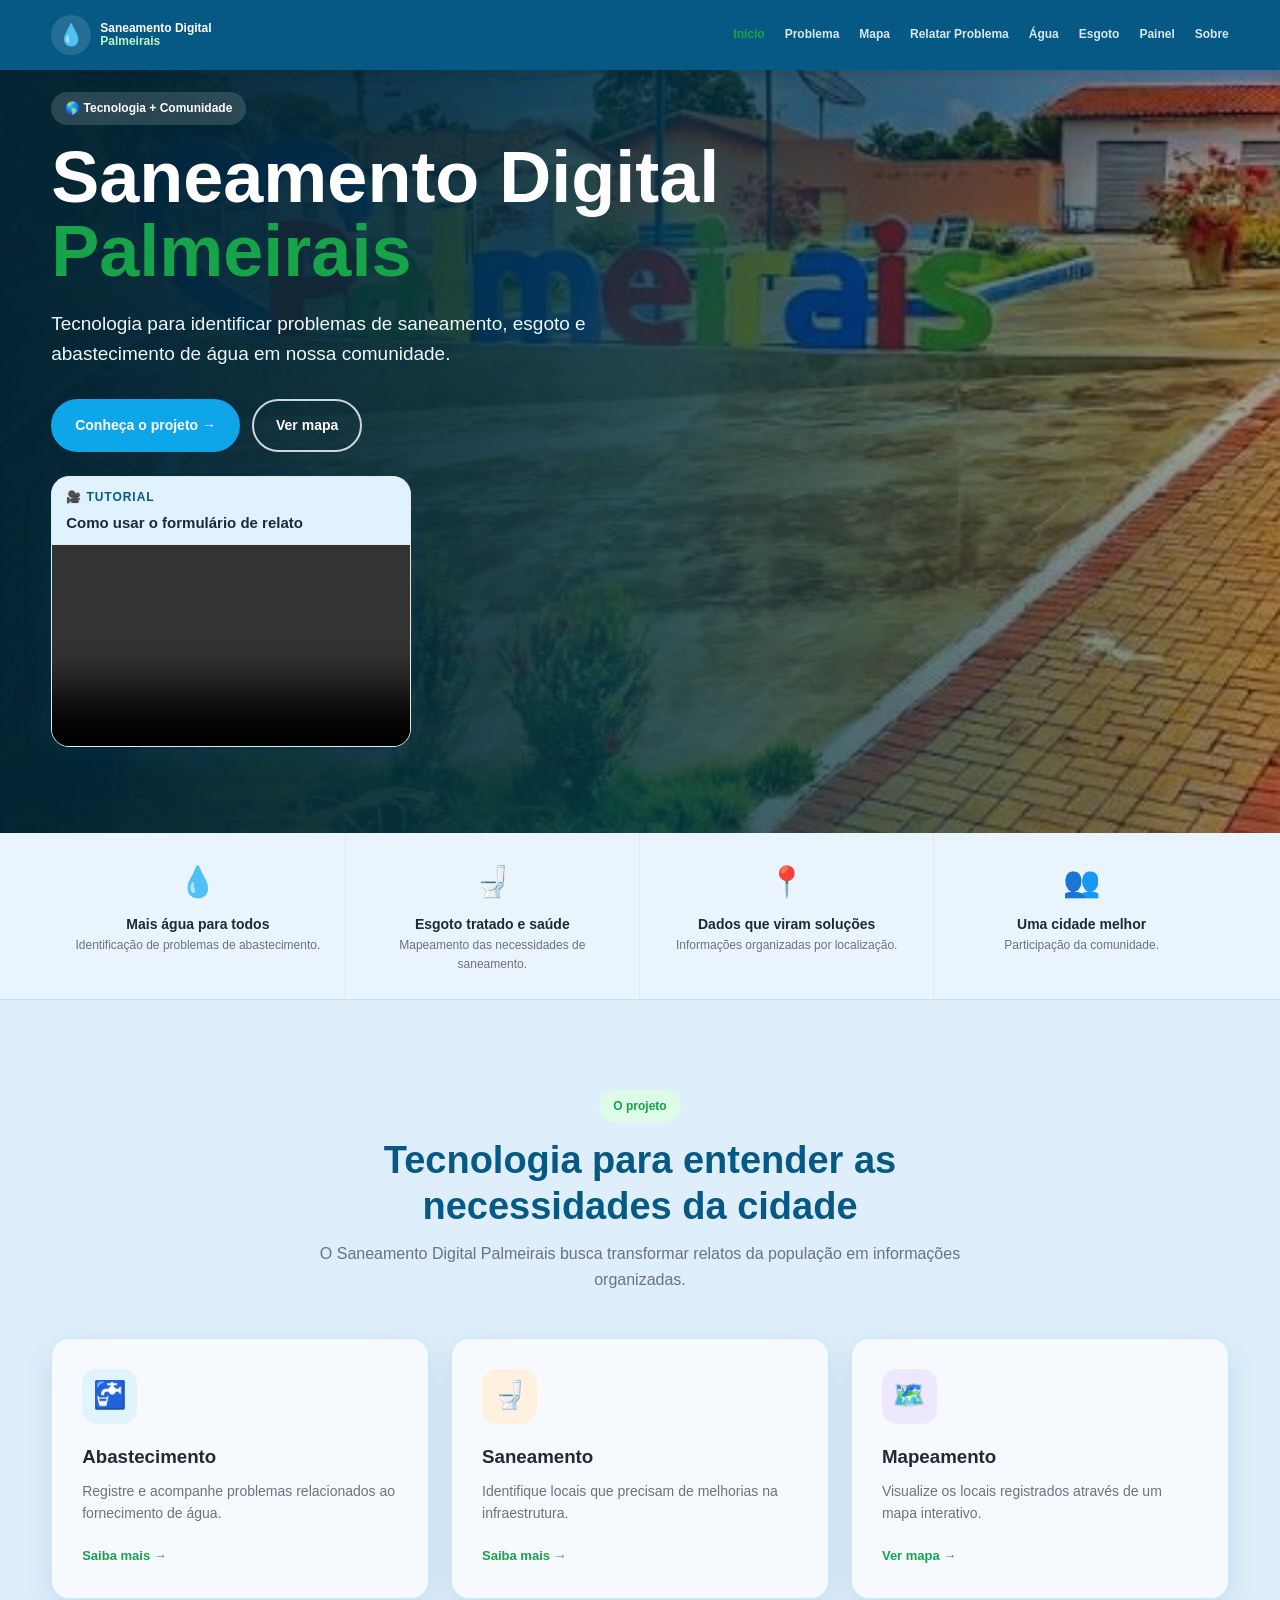
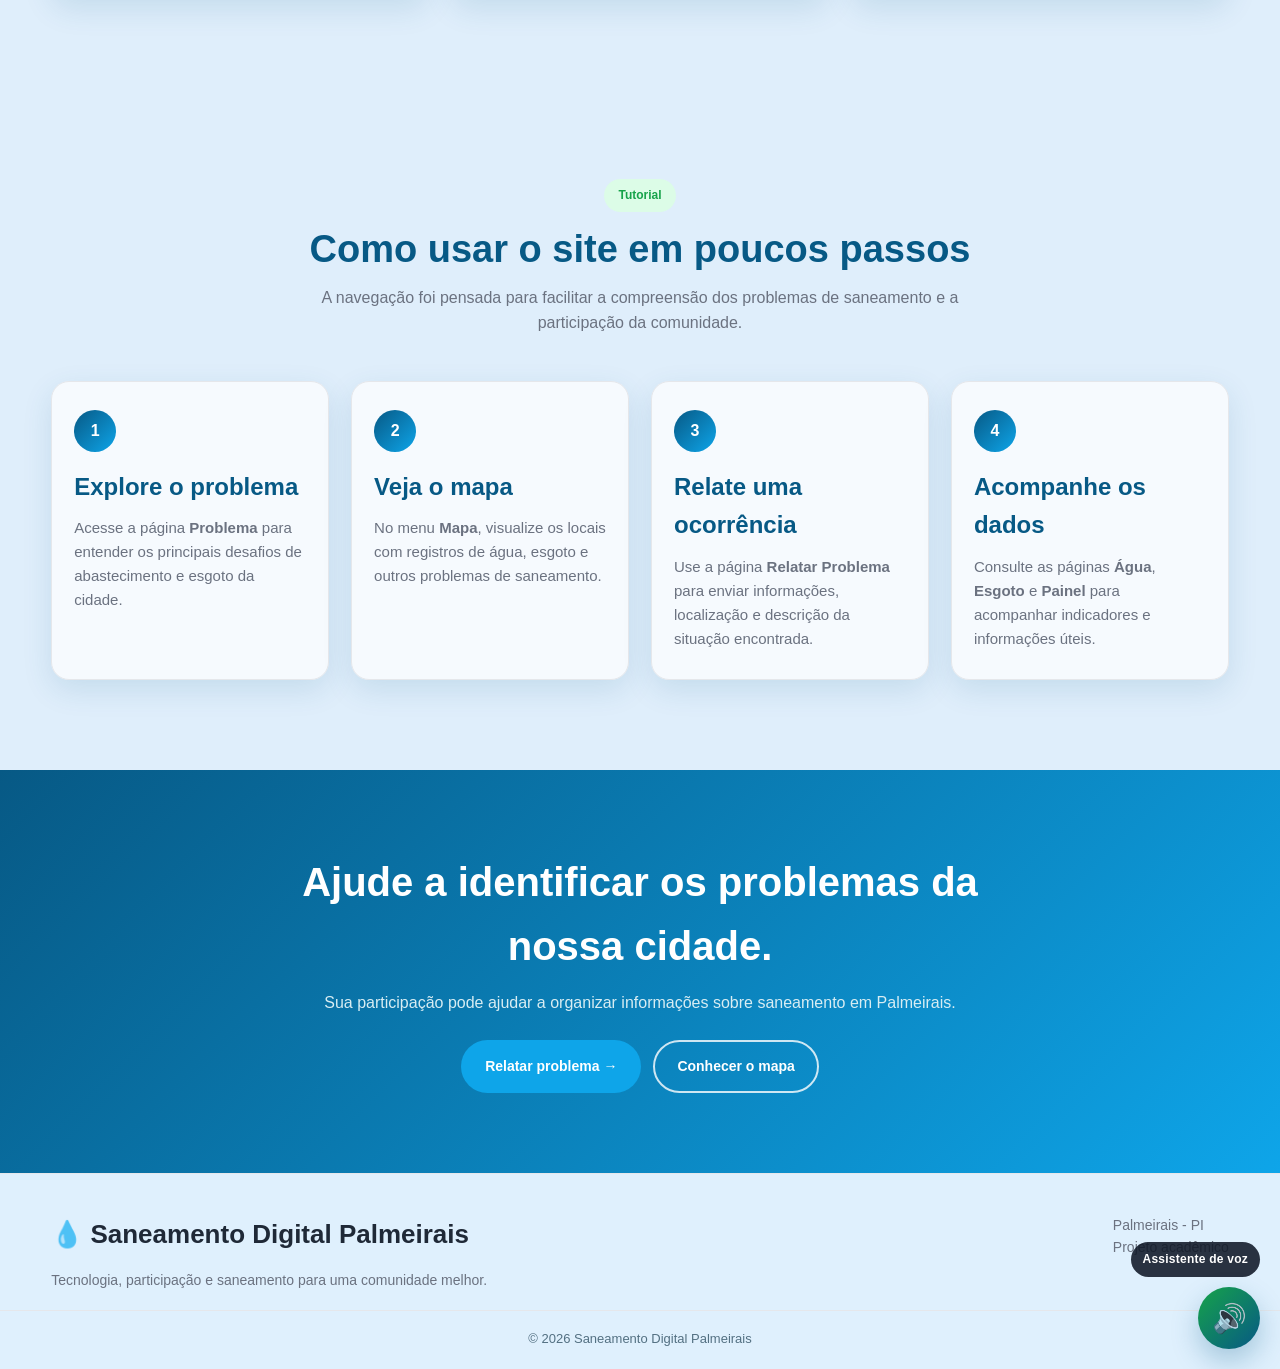
==== commit 8b9cfe5a: "Add files via upload" ====
--- a/index.html
+++ b/index.html
@@ -81,6 +81,18 @@
 
         </div>
 
+        <div class="tutorial-video-box home-tutorial-video">
+            <div class="tutorial-video-header">
+                <span>🎥 Tutorial</span>
+                <strong>Como usar o formulário de relato</strong>
+            </div>
+
+            <video controls class="tutorial-video" preload="metadata">
+                <source src="videos/tutorial-relatar.mp4" type="video/mp4">
+                Seu navegador não suporta vídeos em HTML5.
+            </video>
+        </div>
+
     </div>
 
 </section>
--- a/style.css
+++ b/style.css
@@ -148,11 +148,12 @@
 ================================================== */
 
 .hero {
-    height: 680px;
+    min-height: 680px;
     position: relative;
     overflow: hidden;
     display: flex;
     align-items: center;
+    padding: 92px 0 58px;
 }
 
 .hero-image {
@@ -211,6 +212,26 @@
     margin-bottom: 30px;
 }
 
+.home-tutorial-video {
+    width: min(100%, 360px);
+    margin: 22px 0 0;
+    border-radius: 12px;
+    box-shadow: 0 12px 28px rgba(0, 0, 0, .28);
+}
+
+.home-tutorial-video .tutorial-video-header {
+    padding: 11px 14px 9px;
+}
+
+.home-tutorial-video .tutorial-video-header strong {
+    font-size: 15px;
+}
+
+.home-tutorial-video .tutorial-video {
+    max-height: none;
+    aspect-ratio: 16 / 9;
+}
+
 /* ==================================================
    BOTÕES
 ================================================== */
@@ -438,6 +459,196 @@
 
 .notice.large {
     padding: 26px 28px;
+}
+
+.page-header.agua-page-header {
+    margin-top: 0;
+    padding: 84px 0 20px;
+    background: linear-gradient(115deg, #e8f7ff, #d9effb 58%, #e7f7ff);
+}
+
+.page-header.agua-page-header .tag {
+    margin-bottom: 12px;
+}
+
+.page-header.agua-page-header h1 {
+    margin-bottom: 8px;
+}
+
+.page-header.agua-page-header p {
+    font-size: 17px;
+}
+
+.agua-section {
+    padding: 10px 0 70px;
+    background: linear-gradient(115deg, #e8f7ff, #d9effb 58%, #e7f7ff);
+}
+
+.agua-dashboard {
+    display: grid;
+    grid-template-columns: minmax(0, 2.25fr) minmax(230px, .92fr);
+    align-items: start;
+    gap: 30px;
+}
+
+.agua-main-column {
+    min-width: 0;
+}
+
+.agua-chart-card {
+    padding: 24px 26px 18px;
+    border: 1px solid rgba(7, 89, 133, .07);
+    border-radius: 14px;
+    background: rgba(255, 255, 255, .86);
+    box-shadow: var(--shadow);
+}
+
+.agua-chart-heading {
+    display: flex;
+    align-items: flex-start;
+    gap: 14px;
+    margin-bottom: 16px;
+}
+
+.agua-chart-icon {
+    color: #238ce5;
+    font-size: 27px;
+    line-height: 1.2;
+}
+
+.agua-chart-heading h2 {
+    color: var(--blue-dark);
+    font-size: 21px;
+    line-height: 1.35;
+}
+
+.agua-chart-heading p {
+    margin-top: 2px;
+    color: var(--gray);
+    font-size: 13px;
+}
+
+.agua-chart-wrap {
+    width: 100%;
+    overflow: hidden;
+}
+
+.agua-chart {
+    display: block;
+    width: 100%;
+    height: auto;
+    min-height: 190px;
+    overflow: visible;
+}
+
+.agua-chart-grid {
+    stroke: #d9eaf5;
+    stroke-width: 1;
+}
+
+.agua-chart-axis {
+    fill: #526b7c;
+    font: 11px Arial, Helvetica, sans-serif;
+}
+
+.agua-chart-area {
+    fill: url(#aguaAreaFill);
+}
+
+.agua-chart-line {
+    fill: none;
+    stroke: #1599f4;
+    stroke-width: 3;
+    stroke-linecap: round;
+    stroke-linejoin: round;
+}
+
+.agua-chart-point {
+    fill: #1599f4;
+    stroke: white;
+    stroke-width: 2;
+}
+
+.agua-chart-series {
+    transform-box: fill-box;
+    transform-origin: center bottom;
+}
+
+.agua-chart-series-animar {
+    animation: agua-chart-rise 900ms cubic-bezier(.2, .75, .25, 1) both;
+}
+
+@keyframes agua-chart-rise {
+    from {
+        opacity: .25;
+        transform: scaleY(0);
+    }
+
+    to {
+        opacity: 1;
+        transform: scaleY(1);
+    }
+}
+
+@media (prefers-reduced-motion: reduce) {
+    .agua-chart-series-animar {
+        animation: none;
+    }
+}
+
+.agua-stat-list {
+    display: grid;
+    gap: 12px;
+}
+
+.agua-stat {
+    min-height: 112px;
+    display: flex;
+    flex-direction: column;
+    align-items: center;
+    justify-content: center;
+    padding: 12px 16px;
+    border-radius: 14px;
+    background: rgba(255, 255, 255, .78);
+    box-shadow: 0 8px 22px rgba(7, 89, 133, .09);
+}
+
+.agua-stat span {
+    margin-bottom: 2px;
+    font-size: 24px;
+    line-height: 1.2;
+}
+
+.agua-stat strong {
+    margin: 0;
+    font-size: 34px;
+    line-height: 1.25;
+}
+
+.agua-stat p {
+    font-size: 13px;
+    font-weight: 400;
+}
+
+.agua-stat #aguaUltimosRegistros {
+    font-size: 25px;
+}
+
+.agua-notice {
+    min-height: 72px;
+    margin-top: 20px;
+    padding: 16px 22px !important;
+    border-radius: 14px;
+}
+
+.agua-notice span {
+    flex: 0 0 auto;
+    font-size: 25px;
+}
+
+.agua-notice p {
+    color: var(--gray);
+    font-size: 13px;
 }
 
 .tutorial-grid {
@@ -869,6 +1080,10 @@
     box-shadow: var(--shadow);
     overflow: hidden;
     margin: 0 0 28px;
+}
+
+.hero .home-tutorial-video {
+    margin-top: 24px;
 }
 
 .tutorial-video-header {
@@ -1603,6 +1818,15 @@
 }
 
 @media (max-width: 900px) {
+    .agua-dashboard {
+        grid-template-columns: 1fr;
+        gap: 20px;
+    }
+
+    .agua-stat-list {
+        grid-template-columns: repeat(2, minmax(0, 1fr));
+    }
+
     .cards-adm {
         grid-template-columns: repeat(2, 1fr);
     }
@@ -1615,6 +1839,10 @@
         grid-template-columns: 1fr;
     }
 
+    .tutorial-grid {
+        grid-template-columns: repeat(2, minmax(0, 1fr));
+    }
+
     .map-layout {
         grid-template-columns: 1fr !important;
     }
@@ -1629,6 +1857,77 @@
 }
 
 @media (max-width: 600px) {
+    .hero {
+        min-height: 0;
+        padding: 105px 0 48px;
+    }
+
+    .hero h1 {
+        font-size: clamp(34px, 9vw, 42px);
+    }
+
+    .home-tutorial-video {
+        width: min(100%, 360px);
+    }
+
+    .tutorial-grid {
+        grid-template-columns: 1fr;
+    }
+
+    .page-header.agua-page-header {
+        padding-top: 84px;
+    }
+
+    .page-header.agua-page-header p {
+        font-size: 15px;
+    }
+
+    .agua-section {
+        padding-top: 8px;
+    }
+
+    .agua-chart-card {
+        padding: 20px 14px 14px;
+    }
+
+    .agua-chart-heading {
+        gap: 9px;
+    }
+
+    .agua-chart-heading h2 {
+        font-size: 18px;
+    }
+
+    .agua-chart-heading p {
+        font-size: 12px;
+    }
+
+    .agua-chart {
+        min-height: 150px;
+    }
+
+    .agua-chart-axis {
+        font-size: 16px;
+    }
+
+    .agua-stat {
+        min-height: 104px;
+        padding: 10px 8px;
+    }
+
+    .agua-stat strong {
+        font-size: 29px;
+    }
+
+    .agua-stat p {
+        font-size: 12px;
+    }
+
+    .agua-notice {
+        align-items: flex-start;
+        padding: 14px !important;
+    }
+
     .menu-btn {
         display: block;
     }
@@ -1678,3 +1977,9 @@
         flex-direction: column;
     }
 }
+
+@media (max-width: 420px) {
+    .agua-stat-list {
+        grid-template-columns: 1fr;
+    }
+}
